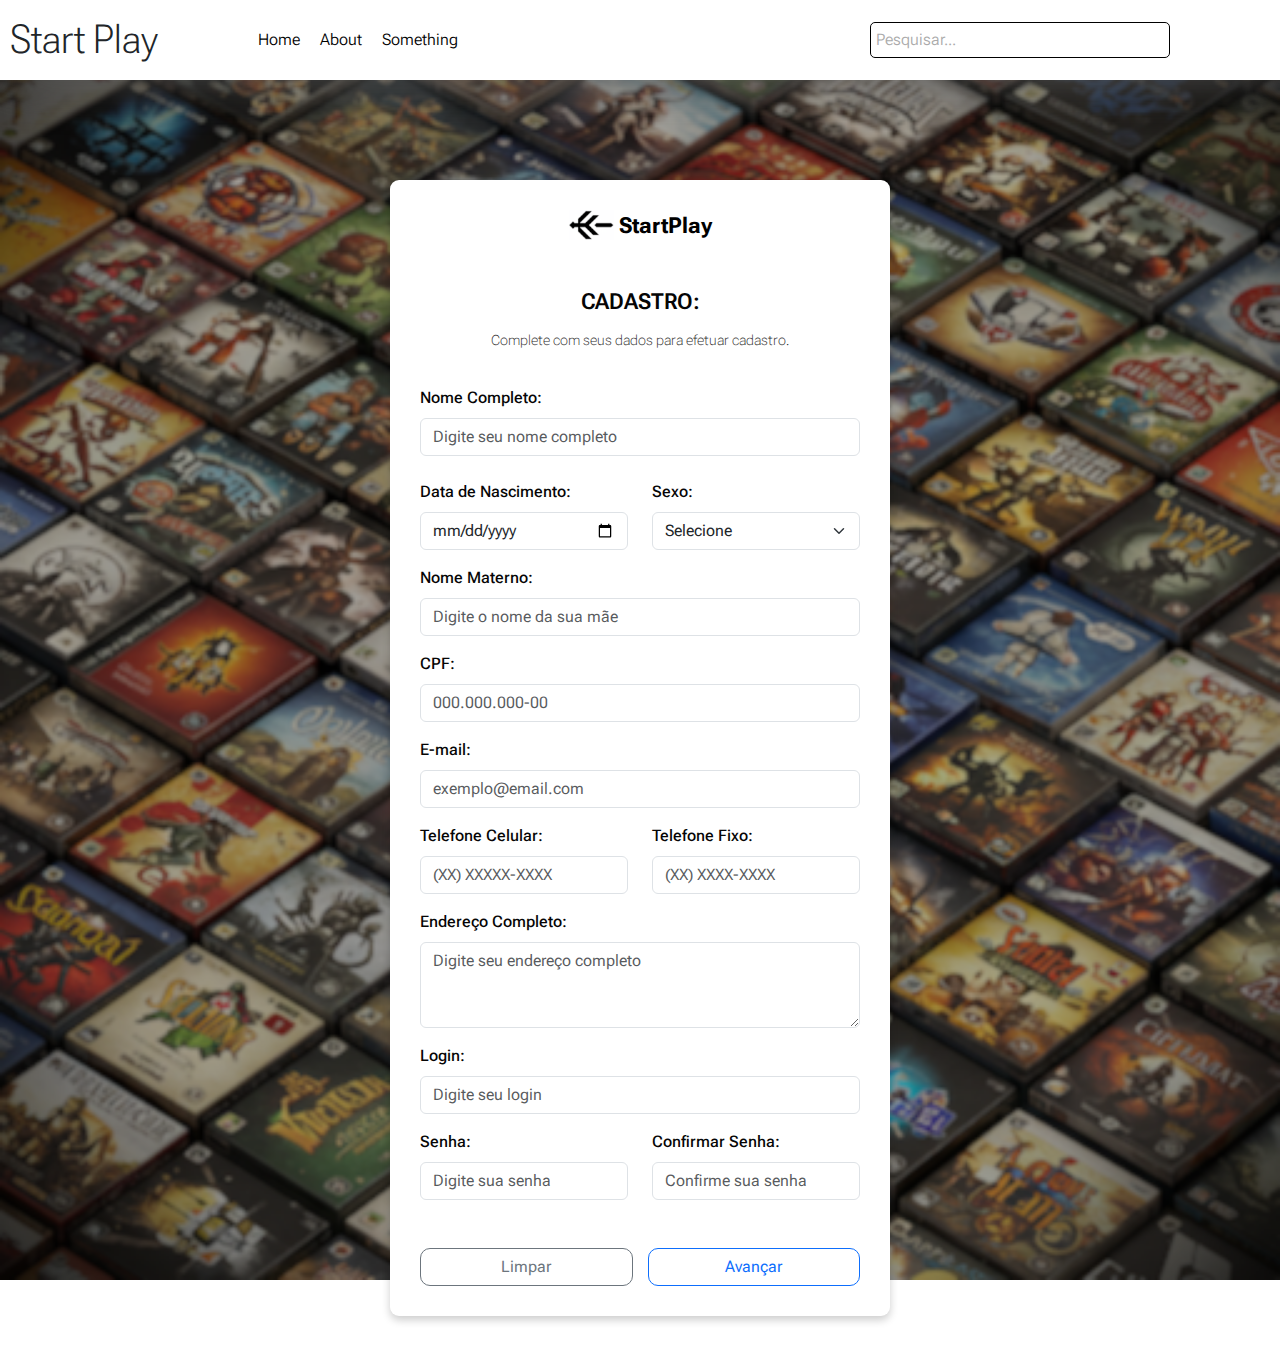
==== html_css/cadastro.html @ 2b900c88 "Mudando nome do CSS" ====
<!DOCTYPE html>
<html lang="pt-br">
<head>
    <meta charset="UTF-8">
    <meta name="viewport" content="width=device-width, initial-scale=1.0">
    <title>Cadastro Starplay</title>
    <link href="https://cdn.jsdelivr.net/npm/bootstrap@5.3.3/dist/css/bootstrap.min.css" rel="stylesheet">
    <link rel="stylesheet" href="style.css">
    <link rel="stylesheet" href="formulario.css">
</head>
<body id="cadastro">
    <header>
        <h1>Start Play</h1>
        <a href="#"></a>
        <nav>
            <a href="#">Home</a>
            <a href="#">About</a>
            <a href="#">Something</a>
        </nav>
        <form class="search-bar">
            <input type="text" placeholder="Pesquisar..." />
            <button type="submit" aria-label="Pesquisar"></button>
        </form>
    </header>

    <!-- Formulário abaixo do cabeçalho -->
    <div class="container">
        <!-- Cabeçalho do formulário -->
        <div class="form-header">
            <div class="form-header-top">
                <img src="img/logo-pp2.png" alt="Logo Startplay">
                <h1>StartPlay</h1>
            </div>
            <div class="form-header2">
                <h2>CADASTRO:</h2>
                <p>Complete com seus dados para efetuar cadastro.</p>
            </div>
        </div>

        <!-- Formulário -->
        <form action="processar_cadastro.php" method="POST">
            <!-- Nome Completo -->
            <div class="mb-4">
                <label for="nome_completo" class="form-label">Nome Completo:</label>
                <input type="text" id="nome_completo" name="nome_completo" class="form-control" placeholder="Digite seu nome completo" required>
            </div>

            <!-- Data de Nascimento e Sexo -->
            <div class="row">
                <div class="col-md-6 mb-3">
                    <label for="data_nascimento" class="form-label">Data de Nascimento:</label>
                    <input type="date" id="data_nascimento" name="data_nascimento" class="form-control" required>
                </div>
                <div class="col-md-6 mb-3">
                    <label for="sexo" class="form-label">Sexo:</label>
                    <select id="sexo" name="sexo" class="form-select" required>
                        <option value="">Selecione</option>
                        <option value="masculino">Masculino</option>
                        <option value="feminino">Feminino</option>
                    </select>
                </div>
            </div>

            <!-- Nome Materno -->
            <div class="mb-3">
                <label for="nome_materno" class="form-label">Nome Materno:</label>
                <input type="text" id="nome_materno" name="nome_materno" class="form-control" placeholder="Digite o nome da sua mãe" required>
            </div>

            <!-- CPF -->
            <div class="mb-3">
                <label for="cpf" class="form-label">CPF:</label>
                <input type="text" id="cpf" name="cpf" class="form-control" maxlength="14" placeholder="000.000.000-00" required>
            </div>

            <!-- E-mail -->
            <div class="mb-3">
                <label for="email" class="form-label">E-mail:</label>
                <input type="email" id="email" name="email" class="form-control" placeholder="exemplo@email.com" required>
            </div>

            <!-- Telefones -->
            <div class="row">
                <div class="col-md-6 mb-3">
                    <label for="telefone_celular" class="form-label">Telefone Celular:</label>
                    <input type="tel" id="telefone_celular" name="telefone_celular" class="form-control" maxlength="17" placeholder="(XX) XXXXX-XXXX" required>
                </div>
                <div class="col-md-6 mb-3">
                    <label for="telefone_fixo" class="form-label">Telefone Fixo:</label>
                    <input type="tel" id="telefone_fixo" name="telefone_fixo" class="form-control" maxlength="17" placeholder="(XX) XXXX-XXXX">
                </div>
            </div>

            <!-- Endereço Completo -->
            <div class="mb-3">
                <label for="endereco_completo" class="form-label">Endereço Completo:</label>
                <textarea id="endereco_completo" name="endereco_completo" class="form-control" rows="3" placeholder="Digite seu endereço completo" required></textarea>
            </div>

            <!-- Login -->
            <div class="mb-3">
                <label for="login" class="form-label">Login:</label>
                <input type="text" id="login" name="login" class="form-control" placeholder="Digite seu login" required>
            </div>

            <!-- Senhas -->
            <div class="row">
                <div class="col-md-6 mb-3">
                    <label for="senha" class="form-label">Senha:</label>
                    <input type="password" id="senha" name="senha" class="form-control" placeholder="Digite sua senha" required>
                </div>
                <div class="col-md-6 mb-3">
                    <label for="confirmar_senha" class="form-label">Confirmar Senha:</label>
                    <input type="password" id="confirmar_senha" name="confirmar_senha" class="form-control" placeholder="Confirme sua senha" required>
                </div>
            </div>

            <!-- Botões -->
            <div class="form-actions mt-4">
                <button type="reset" class="btn btn-outline-secondary w-100 mt-2">Limpar</button>
                <button type="submit" class="btn btn-outline-primary w-100 mt-2">Avançar</button>
            </div>
        </form>
    </div>

    <script src="https://cdn.jsdelivr.net/npm/bootstrap@5.3.3/dist/js/bootstrap.bundle.min.js">
        function mascaraTelefone(telefone) {
            telefone.value = telefone.value.replace(/\D/g, '');
            telefone.value = telefone.value.replace(/^(\d{2})(\d)/g, '($1) $2');
            telefone.value = telefone.value.replace(/(\d)(\d{4})$/, '$1-$2');
        }

        function mascaraCpf(cpf) {
            cpf.value = cpf.value.replace(/\D/g, '');
            cpf.value = cpf.value.replace(/(\d{3})(\d)/, '$1.$2');
            cpf.value = cpf.value.replace(/(\d{3})(\d)/, '$1.$2');
            cpf.value = cpf.value.replace(/(\d{3})(\d{2})$/, '$1-$2');
        }

        document.getElementById('telefone_celular').addEventListener('input', function() {
            mascaraTelefone(this);
        });

        document.getElementById('telefone_fixo').addEventListener('input', function() {
            mascaraTelefone(this);
        });

        document.getElementById('cpf').addEventListener('input', function() {
            mascaraCpf(this);
        });
    </script>
</body>
</html>
---- html_css/style.css ----
@charset "UTF-8";
@import url('https://fonts.googleapis.com/css2?family=Roboto+Flex:opsz,wght@8..144,100..1000&display=swap');

/* Reset Básico */
* {
    margin: 0;
    padding: 0;
}

#index{
    background-color: #ffffff; /* Cor de fundo */
}

/* Cabeçalho */
header {
    display: flex; /* Alinha elementos em linha */
    align-items: center; /* Centraliza verticalmente */
    padding: 10px; /* Espaçamento interno */
    background-color: #ffffff; /* Cor do fundo */
    height: 80px; /* Altura fixa */
    box-shadow: 0px -5px 50px rgb(91, 91, 91); /* Sombra no cabeçalho */
    gap: 50px; /* Espaçamento entre os elementos */
}

header h1 {
    font-family: "Roboto Flex", sans-serif; /* Fonte principal */
    font-weight: 300;
    margin: 0; /* Remove margens padrão */
}

/* Navegação */
nav {
    display: flex; /* Alinha links em linha */
    gap: 20px; /* Espaçamento entre os links */
}

a {
    position: relative;
    color: black; /* Cor dos links */
    text-decoration: none; /* Remove o sublinhado */
    font-family: "Roboto Flex", sans-serif;
    font-weight: 300;
}

a::after {
    content: ""; /* Linha decorativa abaixo do link */
    position: absolute;
    left: 0;
    bottom: -2px;
    width: 0; /* Largura inicial */
    height: 2px;
    background-color: lightgray;
    transition: width 0.3s ease; /* Animação suave */
}

a:hover::after {
    width: 100%; /* Expande a linha ao passar o mouse */
}
/*Barra de pesquisa no header*/

.search-bar {
    display: flex;
    align-items: center;
    gap: 5px;
    border: 1px solid rgb(0, 0, 0);
    border-radius: 5px;
    padding: 5px;
    background-color: #ffffff;
    margin-left: auto;
    margin-right: 100px;
    box-sizing: border-box;
    max-width: 300px;
    width: 100%;
}

.search-bar input {
    border: none;
    outline: none;
    font-family: "Roboto Flex", sans-serif;
    font-weight: 300;
    font-size: 16px;
    background-color: transparent;
    width: 100%;
}

.search-bar button {
    border: none;
    background: none;
    cursor: pointer;
    font-size: 16px;
}

@media (max-width: 768px) {
    .search-bar {
        margin-right: 20px; /* Reduz margem em telas menores */
        max-width: 90%; /* Limita a largura a 90% do container pai */
    }
}

@media (max-width: 480px) {
    .search-bar {
        margin: 0 10px; /* Adiciona margens laterais proporcionais */
        max-width: 100%; /* Ocupa toda a largura disponível */
    }

    .search-bar input {
        font-size: 14px; /* Ajusta o tamanho do texto para telas menores */
    }

    .search-bar button {
        font-size: 14px; /* Mantém consistência no design */
    }
}

/* Carrossel */

/* Indicadores do Carrossel */
.carousel-indicators {
    position: relative;
    display: flex; /* Indicadores alinhados em linha */
    justify-content: center; /* Centralização horizontal */
    margin-top: 35px; /* Espaçamento acima */
    margin-bottom: 25px; /* Espaçamento abaixo */
}

.carousel-indicators [data-bs-target] {
    background-color: rgba(0, 0, 0, 0.45); /* Fundo semitransparente */
    width: 6px;
    height: 6px;
}

.carousel-indicators button {
    border: none; /* Remove bordas */
    border-radius: 50%; /* Borda circular */
}

.carousel-indicators button.active {
    background-color: #000; /* Indicador ativo */
}
/*Centralizando Carrosel*/
#carouselExampleCaptions{
    max-width: 1150px; /* Largura máxima */
    margin: 0 auto; /* Centraliza o carrossel */
}

/*Centralizando telas menores*/
@media (max-width: 1000px) {
    #carouselExampleCaptions {
        max-width: 97%; /* Largura máxima */
    }
}

/* Setas de Navegação */
.carousel-control-prev,
.carousel-control-next {
    position: absolute;
    top: 55%; /* Centraliza verticalmente */
    transform: translateY(-50%);
    width: 50px; /* Largura fixa */
}

.carousel-control-prev{
    left: 3px; /* Alinha à esquerda */
}

.carousel-control-next {
    right: 3px; /* Alinha à direita */
}

/* Legendas no Carrossel */
.custom-caption {
    position: absolute; /* Define o elemento como posicionado de forma absoluta */
    top: 50%; /* Centraliza no eixo vertical */
    left: 0; /* Alinha o elemento ao lado esquerdo (start-0) */
    transform: translateY(-60%); /* Ajusta o alinhamento central no eixo Y */
    text-align: left; /* Alinha o texto à esquerda */
    font-family: "Roboto Flex", sans-serif; /* Fonte principal */
    font-size: 15px; /* Tamanho fixo inicial */
    color: #fff; /* Texto branco */
    padding: 0px 0px 0px 50px; /* Espaçamento interno */
}

h5 {
    font-size: 25px; /* Tamanho fixo maior */
    font-weight: bold; /* Negrito */
}

strong {
    font-size: 17px; /* Tamanho médio fixo */
}

p {
    font-size: 14px; /* Texto fixo */
    margin: 15px 0; /* Espaçamento acima e abaixo */
}

.especificacoes {
     font-weight: 600; /* Texto em negrito */
      color: #ffffff; /* Texto branco */
}
    
.especificacoes:hover {
    color: #d4d2d2; /* Cor clara no hover */
}

/* Ajusta para telas menores com responsividade */
@media (max-width: 1000px) {
    .custom-caption {
        font-size: 1.5vw; /* Começa a ajustar dinamicamente */
        padding: 0px 0px 0px 50px; /* Espaçamento interno */
    }

    h5 {
        font-size: 2.2vw; /* Texto responsivo proporcional à largura da tela */
    }

    strong {
        font-size: 1.7vw;
    }

    p {
        font-size: 1.4vw;
        margin: 13px 0; /* Espaçamento acima e abaixo */
    }
}

@media (max-width: 600px) {
.custom-caption {
    font-size: 1.5vw; /* Começa a ajustar dinamicamente */
    padding: 0px 0px 0px 45px; /* Espaçamento interno */
}

h5 {
     font-size: 2.1vw; /* Texto responsivo proporcional à largura da tela */
}

strong {
    font-size: 1.6vw;
}

p {
    font-size: 1.5vw;
    margin: 10px 0; /* Espaçamento acima e abaixo */
}
}

/* SESSÃO 2 */

/* Imagens */
.img-fluid {
    border-radius: 5px; /* Adiciona bordas arredondadas */
    margin-top: 10px; /* Espaçamento acima */
    box-shadow: 3px 5px 8px rgba(0, 0, 0, 0.445); /* Sombra suave */
  }

/*Fonte Título*/
.card-title{
    font-family: "Roboto Flex", sans-serif; /* Fonte principal */
    font-weight: 700; /* Peso da fonte */
    font-size: 1.6em; /* Tamanho da fonte */
}

.card-text{
    font-size: 1.1em;
}

.custom-card{
    border-radius: 10px; /* Borda arredondada */
    transform: scale(0.8); /* Reduz o tamanho do card */
    box-shadow: 3px 4px 10px rgba(0, 0, 0, 0.274); /* Sombra suave */
}
.card {
    transition: transform 0.3s ease, box-shadow 0.3s ease; /* Efeito suave */
}
.card:hover {
    transform: scale(0.9); /* Aumenta levemente o tamanho do card */
    box-shadow: 4px 6px 6px rgba(0, 0, 0, 0.226); /* Adiciona sombra */
}

/*  PROPRIEDADES BOTÃO*/
.btn-sm{
    font-family: "Roboto Flex", sans-serif; /* Fonte principal */
    font-weight: 600; /* Peso da fonte */
    font-size: 1.1em;/* Tamanho da fonte */
    margin: 10px 10px; /* Espaçamento interno */
    box-shadow:  3px 5px 8px rgba(0, 0, 0, 0.445); /* Sombra suave */
}

@media (max-width: 768px) {
    .custom-card{
        transform: scale(0.7); /* Reduz o tamanho do card */
        
    }
}
---- html_css/formulario.css ----
@charset "UTF-8";
@import url('https://fonts.googleapis.com/css2?family=Roboto+Flex:opsz,wght@8..144,100..1000&display=swap');

/* Reset Básico */
* {
    margin: 0;
    padding: 0;
}

/* Estilo do formulário de cadastro */
#cadastro{
    background-image: url(img/fundo_cadastro1.png); /* Substitua pelo caminho correto */
    background-size: cover; /* Cobre toda a tela */
    background-repeat: no-repeat;
    background-attachment: fixed;
}

/* Contêiner principal */
.container {
    background-color: white; /* Cor de fundo do formulário */
    border-radius: 9px;
    padding: 30px;
    max-width: 500px;
    margin-top: 100px;
    margin-bottom: 50px;
    box-shadow: 0 4px 8px rgba(0, 0, 0, 0.2); /* Sombra para destaque */
    color: #050505; /* Cor do texto */
    font-weight: 500;
    font-family: 'Roboto Flex', sans-serif; /* Fonte do formulário */
}

@media(min-width: 500px){
    .container {
        width: 90%; /* Largura responsiva para telas menores */
    }
}

/* Cabeçalho do formulário */
.form-header {
    text-align: center; /* Centraliza o conteúdo */
    margin-bottom: 25px;
}

.form-header-top {
    display: flex;
    align-items: center; /* Alinha verticalmente ao centro */
    justify-content: center; /* Centraliza horizontalmente */
    gap: 5px; /* Espaçamento entre a imagem e o texto */
    margin-bottom: 40px; 
}

.form-header img {
    margin-bottom: 8px;
    max-width: 45px; /* Tamanho da logo */
    height: auto;
}

.form-header h1 {
    font-size: 1.4em;
    font-family: "Roboto Flex", sans-serif; /* Fonte do título */
    font-weight: 700; /* Peso da fonte */
    color: #000000;
}

.form-header2 {
    text-align: center; /* Centraliza o texto */
    margin-bottom: 35px;
}

.form-header2 h2{
    font-family: "Roboto Flex", sans-serif; /* Fonte do subtítulo */
    font-size: 1.4em; /* Tamanho da fonte */
    font-weight: 600; /* Peso da fonte */
}

.form-header2 p{
    font-family: "Roboto Flex", sans-serif; /* Fonte do subtítulo */
    font-size: 0.9em; /* Tamanho da fonte */
    font-weight: lighter; /* Peso da fonte */
    color: #1f1e1e;
}

input::placeholder, textarea::placeholder {
    color: #aaa; /* Placeholder com cor suave */
}

.btn {
    border-radius: 10px;
}

/* Botões de ação */
.form-actions {
    display: flex;
    justify-content: space-between;
    gap: 15px;
}
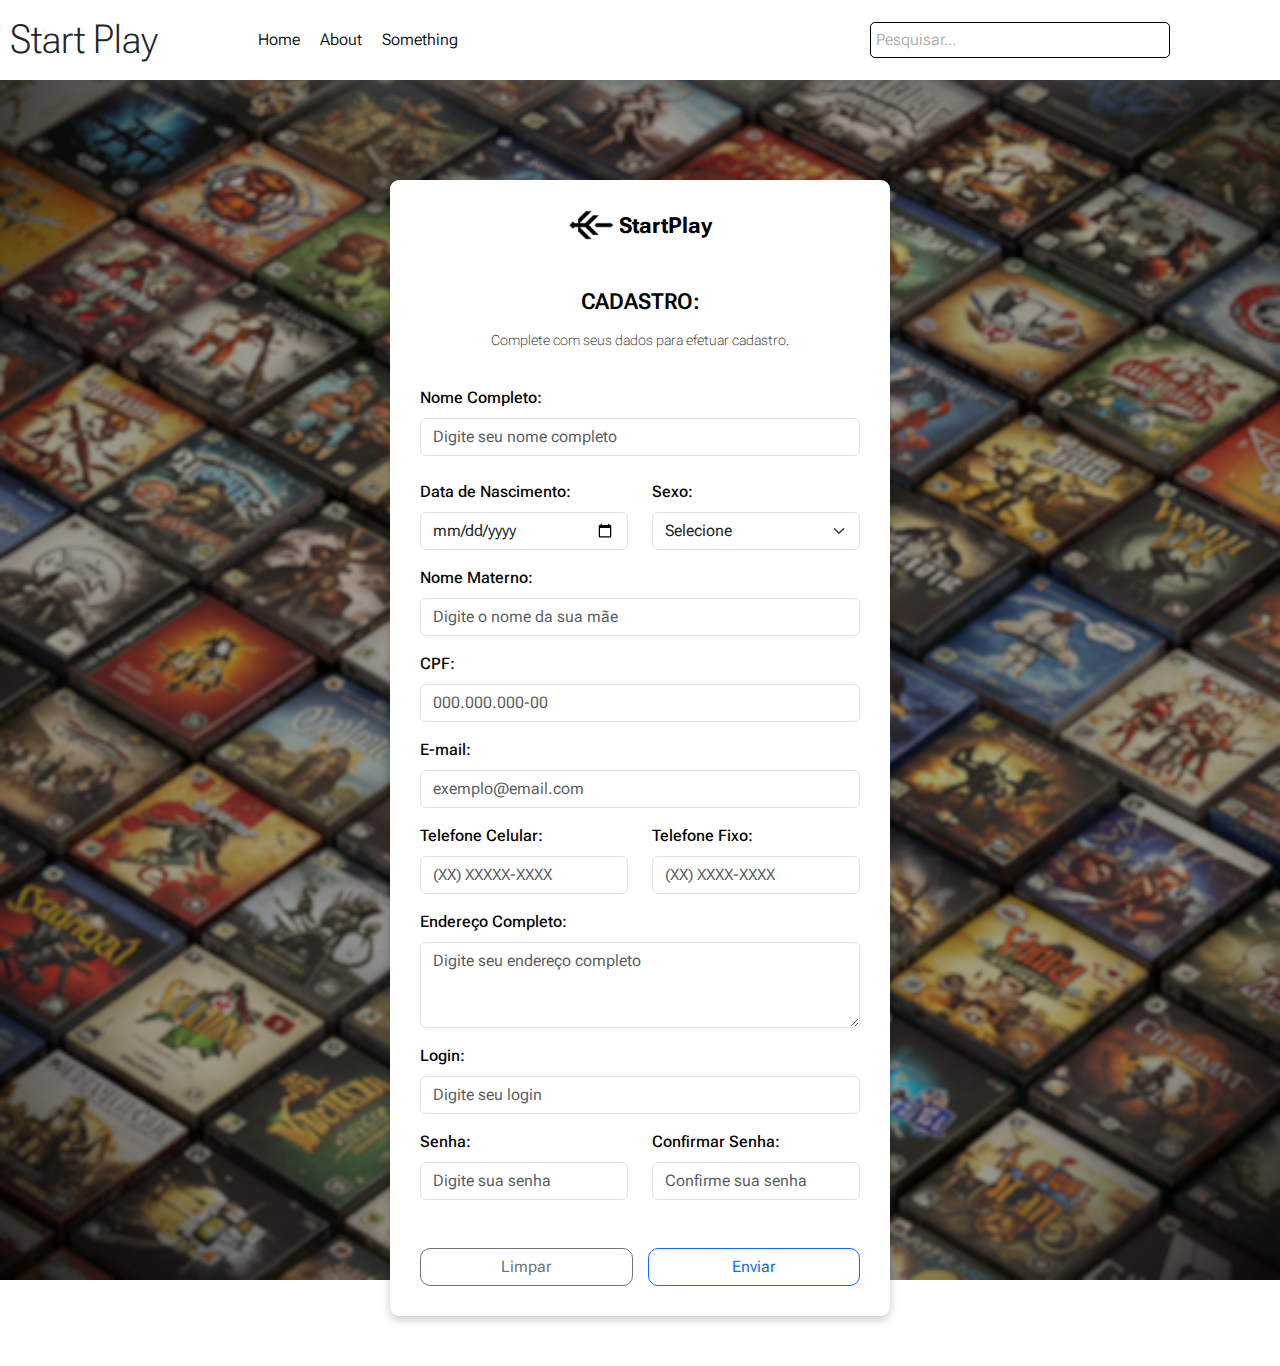
==== commit a6f47851: "Botão" ====
--- a/html_css/cadastro.html
+++ b/html_css/cadastro.html
@@ -118,7 +118,7 @@
             <!-- Botões -->
             <div class="form-actions mt-4">
                 <button type="reset" class="btn btn-outline-secondary w-100 mt-2">Limpar</button>
-                <button type="submit" class="btn btn-outline-primary w-100 mt-2">Avançar</button>
+                <button type="submit" class="btn btn-outline-primary w-100 mt-2">Enviar</button>
             </div>
         </form>
     </div>
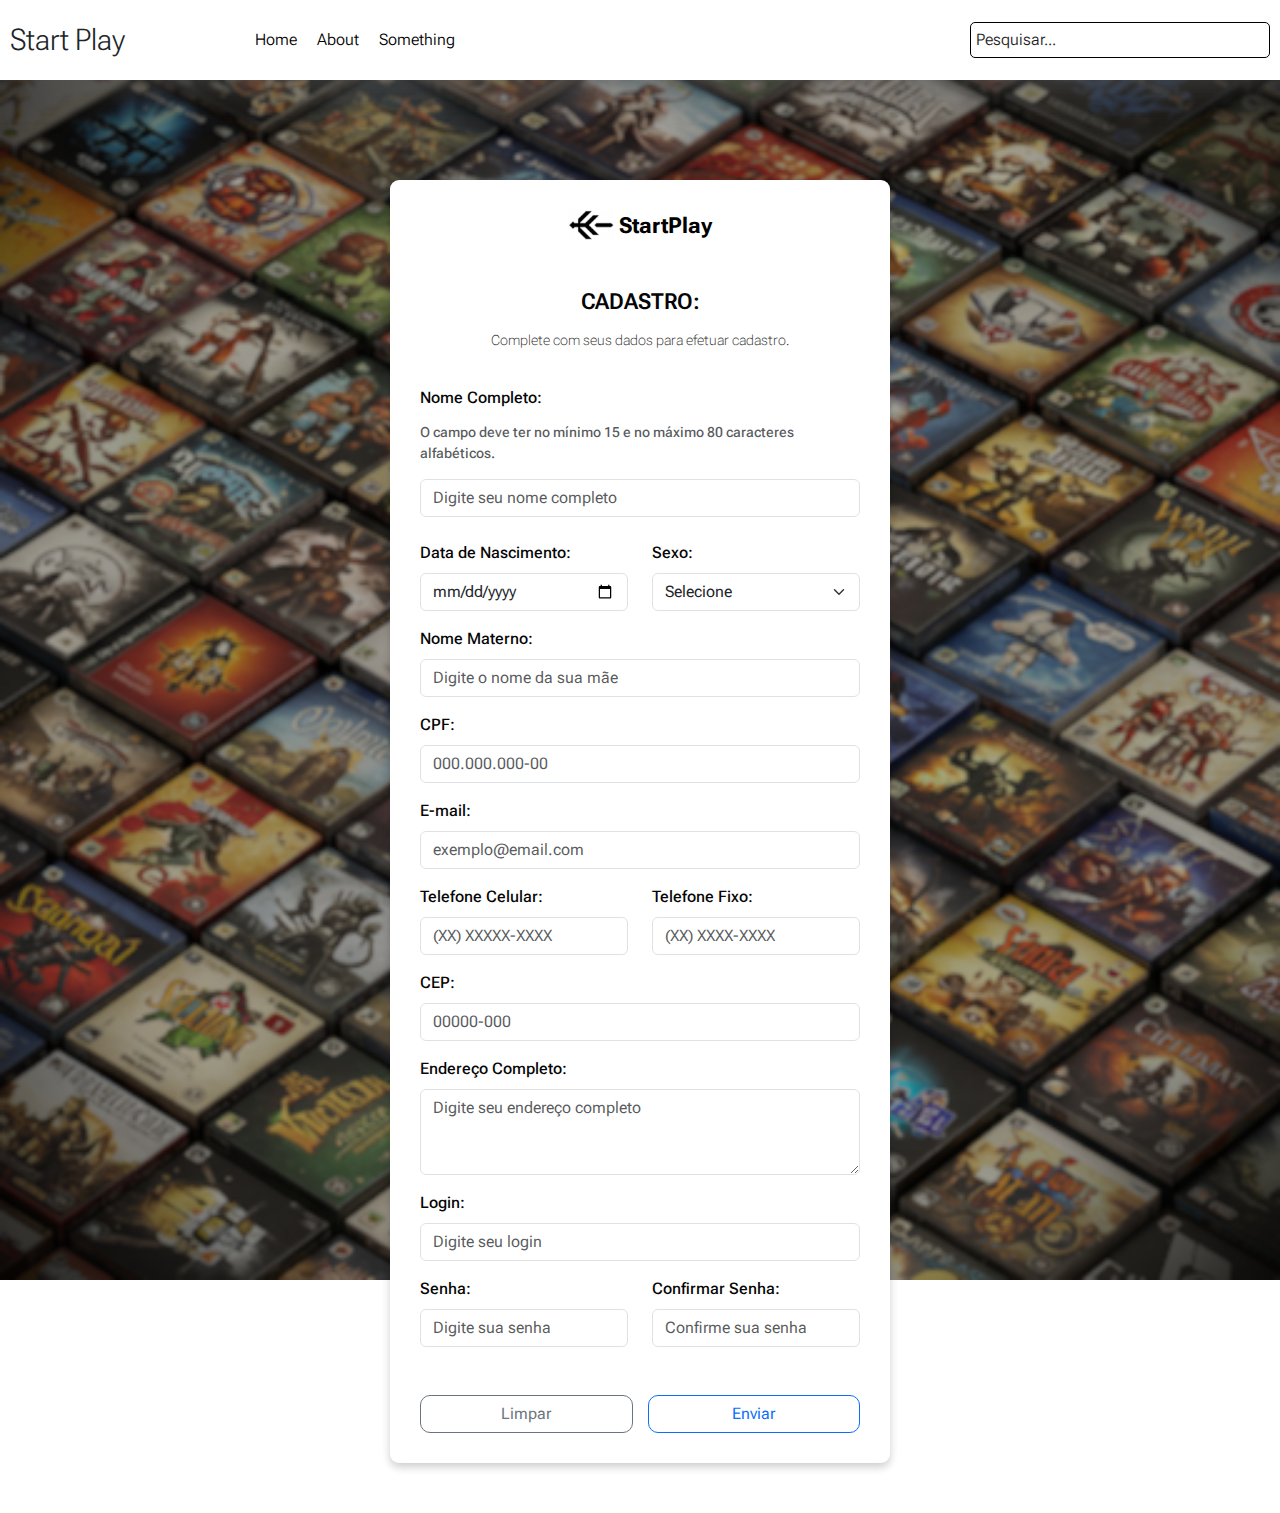
==== commit ef744921: "Adicionando parágrafo" ====
--- a/html_css/cadastro.html
+++ b/html_css/cadastro.html
@@ -42,6 +42,7 @@
             <!-- Nome Completo -->
             <div class="mb-4">
                 <label for="nome_completo" class="form-label">Nome Completo:</label>
+                <p class="form-text">O campo deve ter no mínimo 15 e no máximo 80 caracteres alfabéticos.</p>
                 <input type="text" id="nome_completo" name="nome_completo" class="form-control" placeholder="Digite seu nome completo" required>
             </div>
 
@@ -89,6 +90,12 @@
                     <label for="telefone_fixo" class="form-label">Telefone Fixo:</label>
                     <input type="tel" id="telefone_fixo" name="telefone_fixo" class="form-control" maxlength="17" placeholder="(XX) XXXX-XXXX">
                 </div>
+
+            </div>
+            <!-- CEP -->
+            <div class="mb-3">
+                <label for="cep" class="form-label">CEP:</label>
+                 <input type="text" id="cep" name="cep" class="form-control" maxlength="9" placeholder="00000-000" required>
             </div>
 
             <!-- Endereço Completo -->
--- a/html_css/style.css
+++ b/html_css/style.css
@@ -15,6 +15,8 @@
 header {
     display: flex; /* Alinha elementos em linha */
     align-items: center; /* Centraliza verticalmente */
+    flex-wrap: wrap;
+    justify-content: space-between; /* Espaçamento dinâmico */
     padding: 10px; /* Espaçamento interno */
     background-color: #ffffff; /* Cor do fundo */
     height: 80px; /* Altura fixa */
@@ -26,7 +28,9 @@
     font-family: "Roboto Flex", sans-serif; /* Fonte principal */
     font-weight: 300;
     margin: 0; /* Remove margens padrão */
-}
+    font-size: 30px;
+}
+
 
 /* Navegação */
 nav {
@@ -56,6 +60,7 @@
 a:hover::after {
     width: 100%; /* Expande a linha ao passar o mouse */
 }
+
 /*Barra de pesquisa no header*/
 
 .search-bar {
@@ -66,8 +71,7 @@
     border-radius: 5px;
     padding: 5px;
     background-color: #ffffff;
-    margin-left: auto;
-    margin-right: 100px;
+    margin-left: 450px; /* Centraliza dinamicamente */
     box-sizing: border-box;
     max-width: 300px;
     width: 100%;
@@ -90,25 +94,77 @@
     font-size: 16px;
 }
 
+
+/*Botões de login e cadastro no header*/
+
+.auth-buttons {
+    display: flex;
+    gap: 15px; /* Espaçamento entre os botões */
+    margin-left: auto; /* Alinha para o lado direito */
+}
+
+.auth-buttons button {
+    padding: 10px 20px; /* Espaçamento interno do botão */
+    border: none;
+    background-color: #313131; /* Cor principal */
+    color: white;
+    font-family: "Roboto Flex", sans-serif;
+    font-size: 16px;
+    font-weight: 300;
+    cursor: pointer;
+    border-radius: 5px; /* Bordas arredondadas */
+    transition: background-color 0.3s ease;
+}
+
+.auth-buttons button:hover {
+    background-color: #000000; /* Cor ao passar o mouse */
+}
+
 @media (max-width: 768px) {
+    header {
+        display: flex;
+        justify-content: space-between; /* Espaço entre os elementos */
+        align-items: center; /* Alinha verticalmente os elementos */
+        padding: 10px;
+        background-color: #ffffff;
+        box-shadow: 0px -5px 50px rgb(91, 91, 91);
+        gap: 15px;
+        position: relative; 
+    }
+
     .search-bar {
-        margin-right: 20px; /* Reduz margem em telas menores */
-        max-width: 90%; /* Limita a largura a 90% do container pai */
-    }
-}
-
+        order: 2;
+        width: 90%; /* Barra mais larga */
+        margin: 10px auto; /* Centraliza */
+        margin-top: 15px;
+    }
+
+    .auth-buttons {
+        order: 1;
+        justify-content: center; /* Alinha os botões ao centro */
+        margin-top: 10px; /* Espaçamento superior */
+    }
+}
+
+/* Responsividade para Telas Pequenas (Celulares) */
 @media (max-width: 480px) {
+    header {
+        flex-direction: column; /* Empilha elementos verticalmente */
+        gap: 15px; /* Espaço maior entre os elementos */
+    }
+
     .search-bar {
-        margin: 0 10px; /* Adiciona margens laterais proporcionais */
-        max-width: 100%; /* Ocupa toda a largura disponível */
-    }
-
-    .search-bar input {
-        font-size: 14px; /* Ajusta o tamanho do texto para telas menores */
-    }
-
-    .search-bar button {
-        font-size: 14px; /* Mantém consistência no design */
+        width: 100%; /* Ocupa toda a largura */
+    }
+
+    .auth-buttons {
+        flex-direction: column; /* Empilha os botões */
+        gap: 10px; /* Reduz o espaço entre os botões */
+    }
+
+    .auth-buttons button {
+        width: 100%; /* Botões ocupam toda a largura */
+        text-align: center;
     }
 }
 
@@ -147,6 +203,12 @@
 @media (max-width: 1000px) {
     #carouselExampleCaptions {
         max-width: 97%; /* Largura máxima */
+    }
+}
+
+@media (max-width: 768px){
+    .carousel-indicators {
+        margin-top: 60px;
     }
 }
 
--- a/html_css/formulario.css
+++ b/html_css/formulario.css
@@ -81,7 +81,7 @@
 }
 
 input::placeholder, textarea::placeholder {
-    color: #aaa; /* Placeholder com cor suave */
+    color: #1f1e1e; /* Placeholder com cor suave */
 }
 
 .btn {
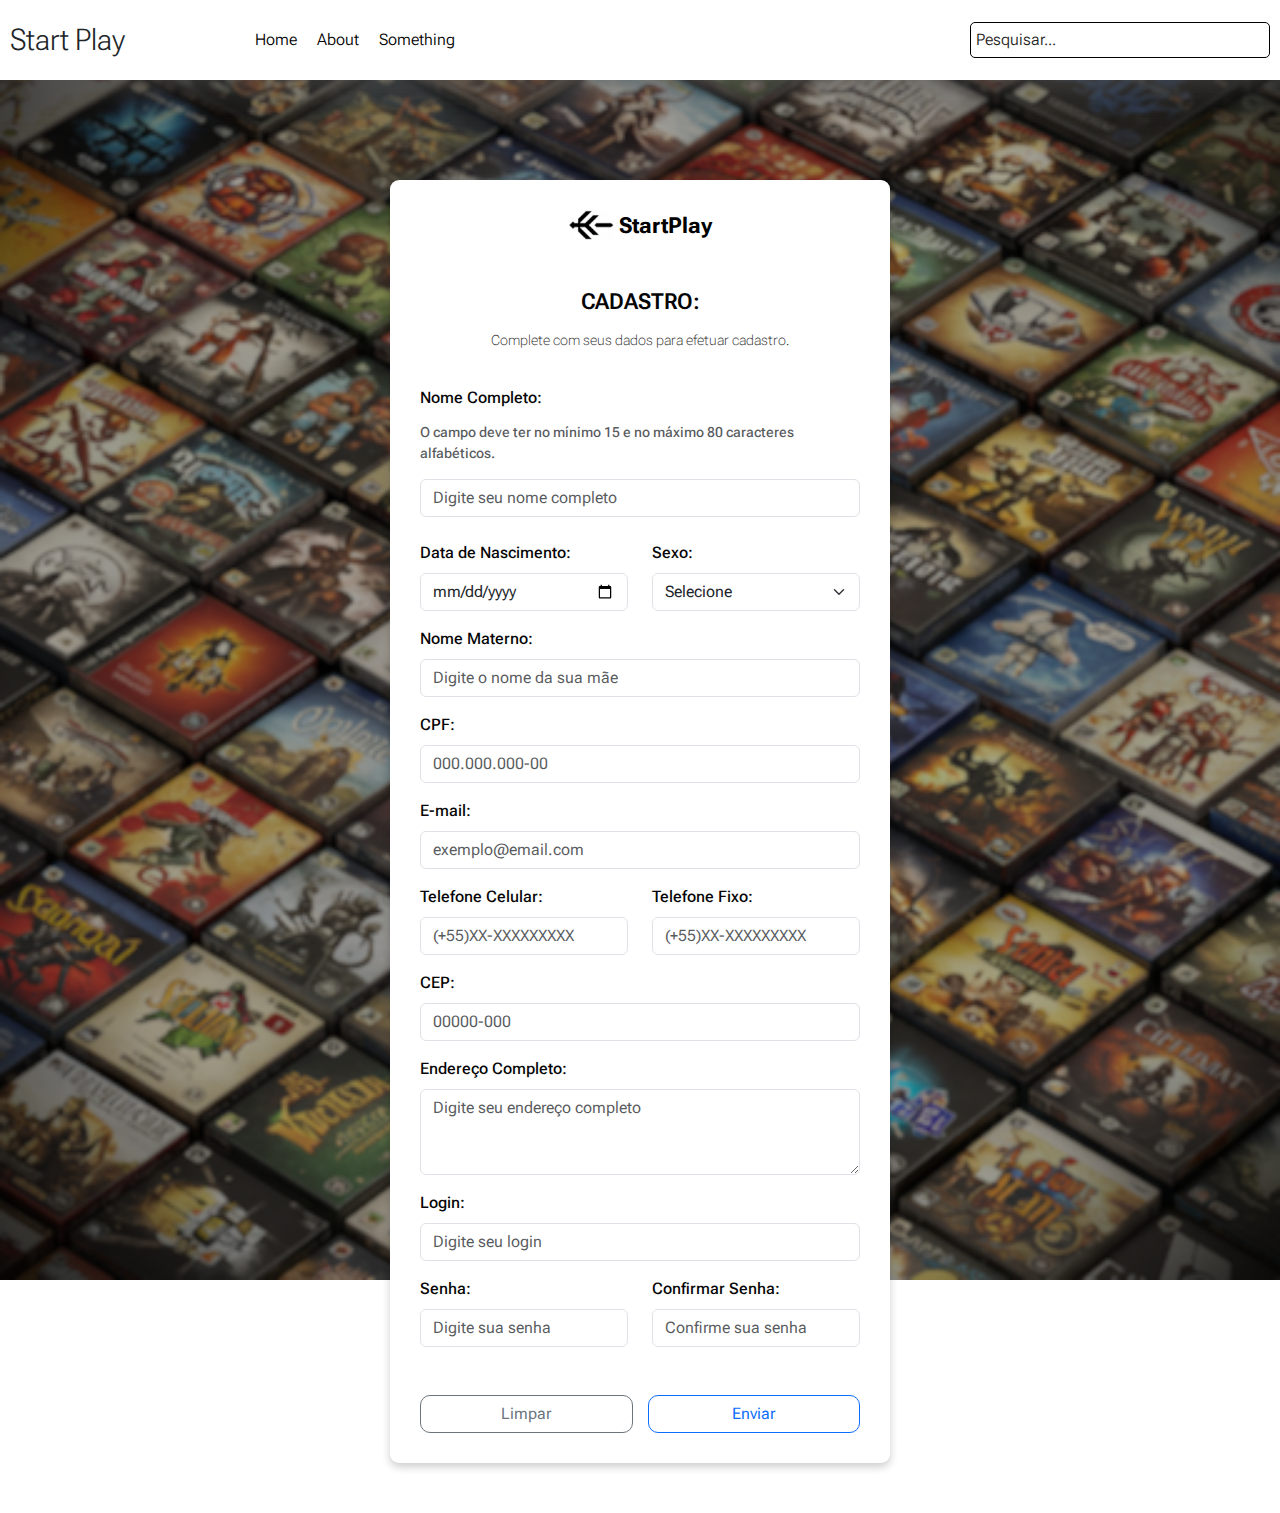
==== commit a1035bf5: "Ajeitando tel e cel" ====
--- a/html_css/cadastro.html
+++ b/html_css/cadastro.html
@@ -84,11 +84,11 @@
             <div class="row">
                 <div class="col-md-6 mb-3">
                     <label for="telefone_celular" class="form-label">Telefone Celular:</label>
-                    <input type="tel" id="telefone_celular" name="telefone_celular" class="form-control" maxlength="17" placeholder="(XX) XXXXX-XXXX" required>
+                    <input type="tel" id="telefone_celular" name="telefone_celular" class="form-control" maxlength="16" placeholder="(+55)XX-XXXXXXXXX" required>
                 </div>
                 <div class="col-md-6 mb-3">
                     <label for="telefone_fixo" class="form-label">Telefone Fixo:</label>
-                    <input type="tel" id="telefone_fixo" name="telefone_fixo" class="form-control" maxlength="17" placeholder="(XX) XXXX-XXXX">
+                    <input type="tel" id="telefone_fixo" name="telefone_fixo" class="form-control" maxlength="16" placeholder="(+55)XX-XXXXXXXXX" required>
                 </div>
 
             </div>
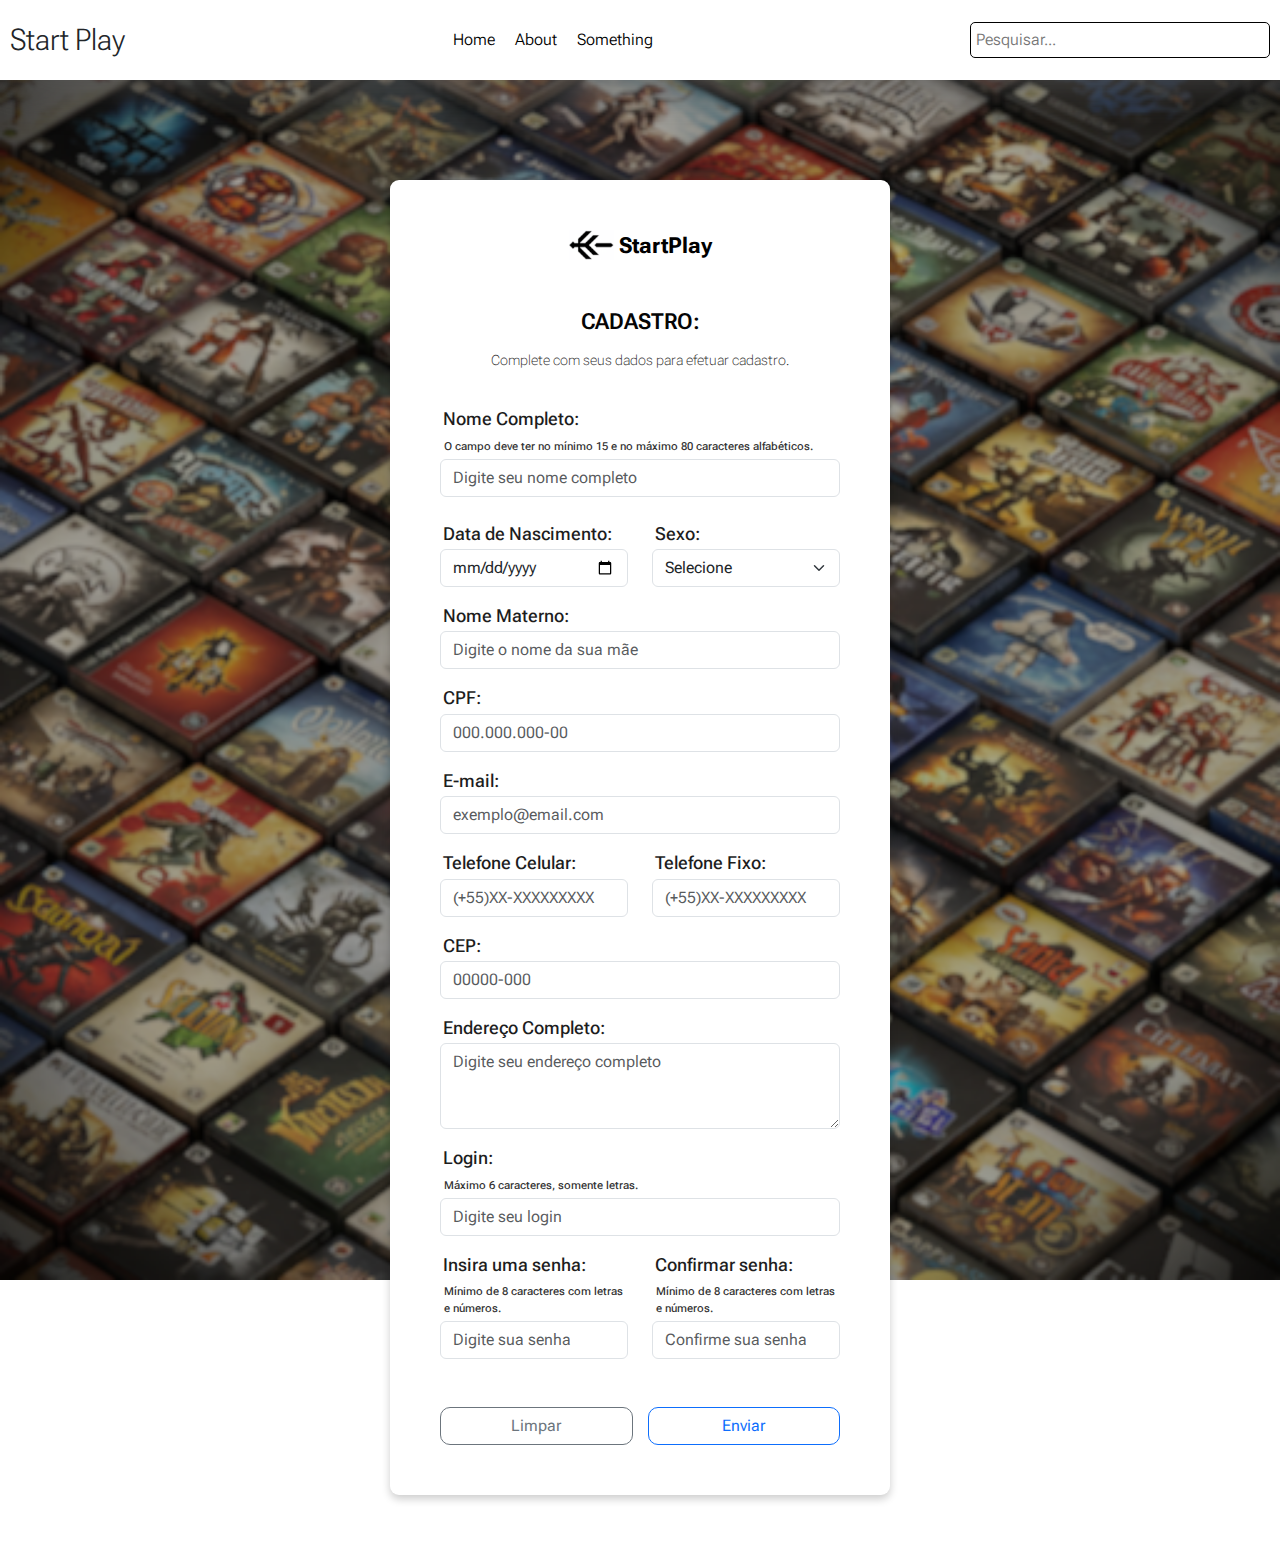
==== commit ae0cea9e: "Cadastro e Login" ====
--- a/html_css/cadastro.html
+++ b/html_css/cadastro.html
@@ -9,11 +9,12 @@
     <link rel="stylesheet" href="formulario.css">
 </head>
 <body id="cadastro">
+    <!-- Cabeçalho -->
     <header>
         <h1>Start Play</h1>
         <a href="#"></a>
         <nav>
-            <a href="#">Home</a>
+            <a href="index.html">Home</a>
             <a href="#">About</a>
             <a href="#">Something</a>
         </nav>
@@ -23,7 +24,7 @@
         </form>
     </header>
 
-    <!-- Formulário abaixo do cabeçalho -->
+    <!-- Formulário -->
     <div class="container">
         <!-- Cabeçalho do formulário -->
         <div class="form-header">
@@ -37,8 +38,8 @@
             </div>
         </div>
 
-        <!-- Formulário -->
-        <form action="processar_cadastro.php" method="POST">
+        <!-- Formulário de cadastro -->
+        <form action="processar_cadastro.php" method="POST" id="cadastro-form">
             <!-- Nome Completo -->
             <div class="mb-4">
                 <label for="nome_completo" class="form-label">Nome Completo:</label>
@@ -90,12 +91,12 @@
                     <label for="telefone_fixo" class="form-label">Telefone Fixo:</label>
                     <input type="tel" id="telefone_fixo" name="telefone_fixo" class="form-control" maxlength="16" placeholder="(+55)XX-XXXXXXXXX" required>
                 </div>
-
-            </div>
+            </div>
+
             <!-- CEP -->
             <div class="mb-3">
                 <label for="cep" class="form-label">CEP:</label>
-                 <input type="text" id="cep" name="cep" class="form-control" maxlength="9" placeholder="00000-000" required>
+                <input type="text" id="cep" name="cep" class="form-control" maxlength="9" placeholder="00000-000" required>
             </div>
 
             <!-- Endereço Completo -->
@@ -107,17 +108,20 @@
             <!-- Login -->
             <div class="mb-3">
                 <label for="login" class="form-label">Login:</label>
+                <p class="form-text">Máximo 6 caracteres, somente letras.</p>
                 <input type="text" id="login" name="login" class="form-control" placeholder="Digite seu login" required>
             </div>
 
             <!-- Senhas -->
             <div class="row">
                 <div class="col-md-6 mb-3">
-                    <label for="senha" class="form-label">Senha:</label>
+                    <label for="senha" class="form-label">Insira uma senha:</label>
+                    <p class="form-text">Mínimo de 8 caracteres com letras e números.</p>
                     <input type="password" id="senha" name="senha" class="form-control" placeholder="Digite sua senha" required>
                 </div>
                 <div class="col-md-6 mb-3">
-                    <label for="confirmar_senha" class="form-label">Confirmar Senha:</label>
+                    <label for="confirmar_senha" class="form-label">Confirmar senha:</label>
+                    <p class="form-text">Mínimo de 8 caracteres com letras e números.</p>
                     <input type="password" id="confirmar_senha" name="confirmar_senha" class="form-control" placeholder="Confirme sua senha" required>
                 </div>
             </div>
@@ -128,33 +132,75 @@
                 <button type="submit" class="btn btn-outline-primary w-100 mt-2">Enviar</button>
             </div>
         </form>
+
+        <!-- Modal de Sucesso -->
+        <div class="modal fade" id="successModal" tabindex="-1" aria-labelledby="successModalLabel" aria-hidden="true">
+            <div class="modal-dialog modal-dialog-centered">
+                <div class="modal-content">
+                    <div class="modal-header">
+                        <h5 class="modal-title" id="successModalLabel">Cadastro realizado com sucesso!</h5>
+                        <button type="button" class="btn-close" data-bs-dismiss="modal" aria-label="Fechar"></button>
+                    </div>
+                    <div class="modal-body">
+                        Seus dados foram registrados com sucesso. Você será redirecionado para a página inicial.
+                    </div>
+                </div>
+            </div>
+        </div>
     </div>
 
-    <script src="https://cdn.jsdelivr.net/npm/bootstrap@5.3.3/dist/js/bootstrap.bundle.min.js">
-        function mascaraTelefone(telefone) {
-            telefone.value = telefone.value.replace(/\D/g, '');
-            telefone.value = telefone.value.replace(/^(\d{2})(\d)/g, '($1) $2');
-            telefone.value = telefone.value.replace(/(\d)(\d{4})$/, '$1-$2');
-        }
-
-        function mascaraCpf(cpf) {
-            cpf.value = cpf.value.replace(/\D/g, '');
-            cpf.value = cpf.value.replace(/(\d{3})(\d)/, '$1.$2');
-            cpf.value = cpf.value.replace(/(\d{3})(\d)/, '$1.$2');
-            cpf.value = cpf.value.replace(/(\d{3})(\d{2})$/, '$1-$2');
-        }
-
-        document.getElementById('telefone_celular').addEventListener('input', function() {
-            mascaraTelefone(this);
-        });
-
-        document.getElementById('telefone_fixo').addEventListener('input', function() {
-            mascaraTelefone(this);
-        });
-
-        document.getElementById('cpf').addEventListener('input', function() {
-            mascaraCpf(this);
+    <!-- Scripts -->
+    <script src="https://cdn.jsdelivr.net/npm/bootstrap@5.3.3/dist/js/bootstrap.bundle.min.js"></script>
+    <script>
+        document.getElementById('cadastro-form').addEventListener('submit', function(event) {
+            event.preventDefault();
+
+            let isValid = true;
+            const form = event.target;
+            const inputs = form.querySelectorAll('input, textarea, select');
+            let firstInvalidField = null;
+
+            // Validação do campo Login
+            const login = document.getElementById('login');
+            const loginRegex = /^[a-zA-Z]{6,}$/; // Somente letras, mínimo 6 caracteres
+            if (!loginRegex.test(login.value)) {
+                isValid = false;
+            }
+
+            // Validação do campo Senha
+            const senha = document.getElementById('senha');
+            const senhaRegex = /^(?=.*[a-zA-Z])(?=.*\d).{8,}$/; // Mínimo 8 caracteres, pelo menos 1 letra e 1 número
+            if (!senhaRegex.test(senha.value)) {
+                isValid = false;
+            }
+
+            // Validação do campo Confirmar Senha
+            const confirmarSenha = document.getElementById('confirmar_senha');
+            if (confirmarSenha.value !== senha.value) {
+                isValid = false;
+            }
+
+            // Validação geral dos campos
+            inputs.forEach(input => {
+                if (!input.checkValidity()) {
+                    isValid = false;
+                }
+            });
+
+            // Foco no primeiro campo inválido
+            if (!isValid && firstInvalidField) {
+                firstInvalidField.focus();
+                return;
+            }
+
+            // Exibe o modal de sucesso se tudo estiver válido
+            const modal = new bootstrap.Modal(document.getElementById('successModal'));
+            modal.show();
+
+            setTimeout(() => {
+                window.location.href = 'index.html';
+            }, 4000);
         });
     </script>
 </body>
-</html>
+</html>--- a/html_css/style.css
+++ b/html_css/style.css
@@ -13,15 +13,20 @@
 
 /* Cabeçalho */
 header {
-    display: flex; /* Alinha elementos em linha */
-    align-items: center; /* Centraliza verticalmente */
-    flex-wrap: wrap;
-    justify-content: space-between; /* Espaçamento dinâmico */
-    padding: 10px; /* Espaçamento interno */
-    background-color: #ffffff; /* Cor do fundo */
-    height: 80px; /* Altura fixa */
-    box-shadow: 0px -5px 50px rgb(91, 91, 91); /* Sombra no cabeçalho */
-    gap: 50px; /* Espaçamento entre os elementos */
+    display: flex; 
+    align-items: center;
+    flex-wrap: nowrap;
+    justify-content: space-between;
+    padding: 10px; 
+    background-color: #ffffff; 
+    height: 80px;
+    box-shadow: 0px -5px 50px rgb(91, 91, 91);
+    gap: 10px;
+}
+
+header img {
+    width: 50px;
+    margin: 0;
 }
 
 header h1 {
@@ -29,6 +34,7 @@
     font-weight: 300;
     margin: 0; /* Remove margens padrão */
     font-size: 30px;
+    flex-shrink: 0;
 }
 
 
@@ -36,6 +42,7 @@
 nav {
     display: flex; /* Alinha links em linha */
     gap: 20px; /* Espaçamento entre os links */
+    margin-left: auto;
 }
 
 a {
@@ -71,10 +78,11 @@
     border-radius: 5px;
     padding: 5px;
     background-color: #ffffff;
-    margin-left: 450px; /* Centraliza dinamicamente */
+    margin-left: auto;
     box-sizing: border-box;
     max-width: 300px;
     width: 100%;
+    flex-shrink: 0;
 }
 
 .search-bar input {
@@ -100,71 +108,114 @@
 .auth-buttons {
     display: flex;
     gap: 15px; /* Espaçamento entre os botões */
-    margin-left: auto; /* Alinha para o lado direito */
+    margin-left: auto;
 }
 
 .auth-buttons button {
-    padding: 10px 20px; /* Espaçamento interno do botão */
+    padding: 10px 20px; 
     border: none;
-    background-color: #313131; /* Cor principal */
+    background-color: #313131;
     color: white;
     font-family: "Roboto Flex", sans-serif;
     font-size: 16px;
     font-weight: 300;
     cursor: pointer;
-    border-radius: 5px; /* Bordas arredondadas */
+    border-radius: 5px;
     transition: background-color 0.3s ease;
 }
 
 .auth-buttons button:hover {
-    background-color: #000000; /* Cor ao passar o mouse */
-}
-
-@media (max-width: 768px) {
+    background-color: #000000;
+}
+
+@media (min-width: 481px) and (max-width: 765px) {
+    header {
+        flex-wrap: wrap;
+        justify-content: center;
+        height: auto;
+        padding: 15px;
+    }
+
+
+
+    nav {
+        gap: 10px;
+        margin-left: 0;
+        align-items: center;
+    }
+
+    .search-bar {
+        width: 100%; 
+        max-width: 500px; 
+        margin: 0 auto; 
+        margin-top: 10px; 
+        margin-bottom: 5px;
+    }
+
+    .auth-buttons {
+        gap: 10px;
+        margin-left: 0;
+        align-items: center;
+    }
+}
+
+/* Estilos para telas menores que 480px */
+@media (max-width: 480px) {
+    header img {
+        width: 40px;
+    }
+
+    header h1 {
+        font-size: 20px;
+    }
+
+    a {
+        font-size: 14px;
+    }
+
+    .search-bar input {
+        font-size: 14px;
+    }
+
+    .auth-buttons button {
+        font-size: 14px;
+        padding: 8px 15px;
+    }
+}
+
+@media (min-width: 758px) and (max-width: 1000px) {
     header {
         display: flex;
-        justify-content: space-between; /* Espaço entre os elementos */
-        align-items: center; /* Alinha verticalmente os elementos */
+        flex-wrap: wrap;
+        justify-content: center;
+        align-items: center;
+        gap: 20px; 
         padding: 10px;
-        background-color: #ffffff;
-        box-shadow: 0px -5px 50px rgb(91, 91, 91);
-        gap: 15px;
-        position: relative; 
+        height: auto;
+    }
+
+    nav {
+        order: 1;
+        margin: auto;
+    }
+
+    .auth-buttons {
+        width: auto;
+        display: flex;
+        justify-content: center;
+        gap: 15px; 
+        margin-bottom: 15px; 
+        order: 2;
+        margin: auto;
     }
 
     .search-bar {
-        order: 2;
-        width: 90%; /* Barra mais larga */
-        margin: 10px auto; /* Centraliza */
-        margin-top: 15px;
-    }
-
-    .auth-buttons {
-        order: 1;
-        justify-content: center; /* Alinha os botões ao centro */
-        margin-top: 10px; /* Espaçamento superior */
-    }
-}
-
-/* Responsividade para Telas Pequenas (Celulares) */
-@media (max-width: 480px) {
-    header {
-        flex-direction: column; /* Empilha elementos verticalmente */
-        gap: 15px; /* Espaço maior entre os elementos */
-    }
-
-    .search-bar {
-        width: 100%; /* Ocupa toda a largura */
-    }
-
-    .auth-buttons {
-        flex-direction: column; /* Empilha os botões */
-        gap: 10px; /* Reduz o espaço entre os botões */
-    }
-
-    .auth-buttons button {
-        width: 100%; /* Botões ocupam toda a largura */
-        text-align: center;
+        width: 100%; 
+        max-width: 500px; 
+        margin: 0 auto; 
+        margin-top: 10px; 
+        margin-bottom: 5px;
+        order: 3;
     }
 }
 
@@ -354,3 +405,11 @@
         
     }
 }
+
+/* Modal */
+@media (max-width: 600px) {
+    .modal-dialog {
+        max-width: 400px; /* Define o tamanho do modal para telas menores */
+        margin: 1.75rem auto; /* Ajusta o espaçamento */
+    }
+}--- a/html_css/formulario.css
+++ b/html_css/formulario.css
@@ -5,90 +5,100 @@
 * {
     margin: 0;
     padding: 0;
+    box-sizing: border-box;
 }
 
 /* Estilo do formulário de cadastro */
-#cadastro{
-    background-image: url(img/fundo_cadastro1.png); /* Substitua pelo caminho correto */
-    background-size: cover; /* Cobre toda a tela */
+#cadastro {
+    background-image: url(img/fundo_cadastro1.png);
+    background-size: cover;
     background-repeat: no-repeat;
     background-attachment: fixed;
 }
 
 /* Contêiner principal */
 .container {
-    background-color: white; /* Cor de fundo do formulário */
+    background-color: white;
     border-radius: 9px;
-    padding: 30px;
+    padding: 50px;
     max-width: 500px;
-    margin-top: 100px;
-    margin-bottom: 50px;
-    box-shadow: 0 4px 8px rgba(0, 0, 0, 0.2); /* Sombra para destaque */
-    color: #050505; /* Cor do texto */
+    margin: 100px auto 50px auto;
+    box-shadow: 0 4px 8px rgba(0, 0, 0, 0.2);
+    color: #050505;
     font-weight: 500;
-    font-family: 'Roboto Flex', sans-serif; /* Fonte do formulário */
+    font-family: 'Roboto Flex', sans-serif;
 }
 
-@media(min-width: 500px){
+@media (min-width: 500px) {
     .container {
-        width: 90%; /* Largura responsiva para telas menores */
+        width: 90%;
     }
 }
 
 /* Cabeçalho do formulário */
 .form-header {
-    text-align: center; /* Centraliza o conteúdo */
+    text-align: center;
     margin-bottom: 25px;
 }
 
 .form-header-top {
     display: flex;
-    align-items: center; /* Alinha verticalmente ao centro */
-    justify-content: center; /* Centraliza horizontalmente */
-    gap: 5px; /* Espaçamento entre a imagem e o texto */
-    margin-bottom: 40px; 
+    align-items: center;
+    justify-content: center;
+    gap: 5px;
+    margin-bottom: 40px;
 }
 
 .form-header img {
     margin-bottom: 8px;
-    max-width: 45px; /* Tamanho da logo */
+    max-width: 45px;
     height: auto;
 }
 
 .form-header h1 {
     font-size: 1.4em;
-    font-family: "Roboto Flex", sans-serif; /* Fonte do título */
-    font-weight: 700; /* Peso da fonte */
+    font-weight: 700;
     color: #000000;
 }
 
 .form-header2 {
-    text-align: center; /* Centraliza o texto */
+    text-align: center;
     margin-bottom: 35px;
 }
 
-.form-header2 h2{
-    font-family: "Roboto Flex", sans-serif; /* Fonte do subtítulo */
-    font-size: 1.4em; /* Tamanho da fonte */
-    font-weight: 600; /* Peso da fonte */
+.form-header2 h2 {
+    font-size: 1.4em;
+    font-weight: 600;
 }
 
-.form-header2 p{
-    font-family: "Roboto Flex", sans-serif; /* Fonte do subtítulo */
-    font-size: 0.9em; /* Tamanho da fonte */
-    font-weight: lighter; /* Peso da fonte */
+.form-header2 p {
+    font-size: 0.9em;
+    font-weight: lighter;
     color: #1f1e1e;
 }
 
-input::placeholder, textarea::placeholder {
-    color: #1f1e1e; /* Placeholder com cor suave */
+/* Labels e textos auxiliares */
+.form-label {
+    font-size: 1.1em;
+    font-weight: 500;
+    color: #1d1d1d;
+    margin-bottom: 2px;
+    margin-left: 3px;
 }
 
+.form-text {
+    font-size: 0.7em;
+    font-weight: 500;
+    color: #313131;
+    margin-bottom: 3px;
+    margin-left: 4px;
+}
+
+/* Botões */
 .btn {
     border-radius: 10px;
 }
 
-/* Botões de ação */
 .form-actions {
     display: flex;
     justify-content: space-between;
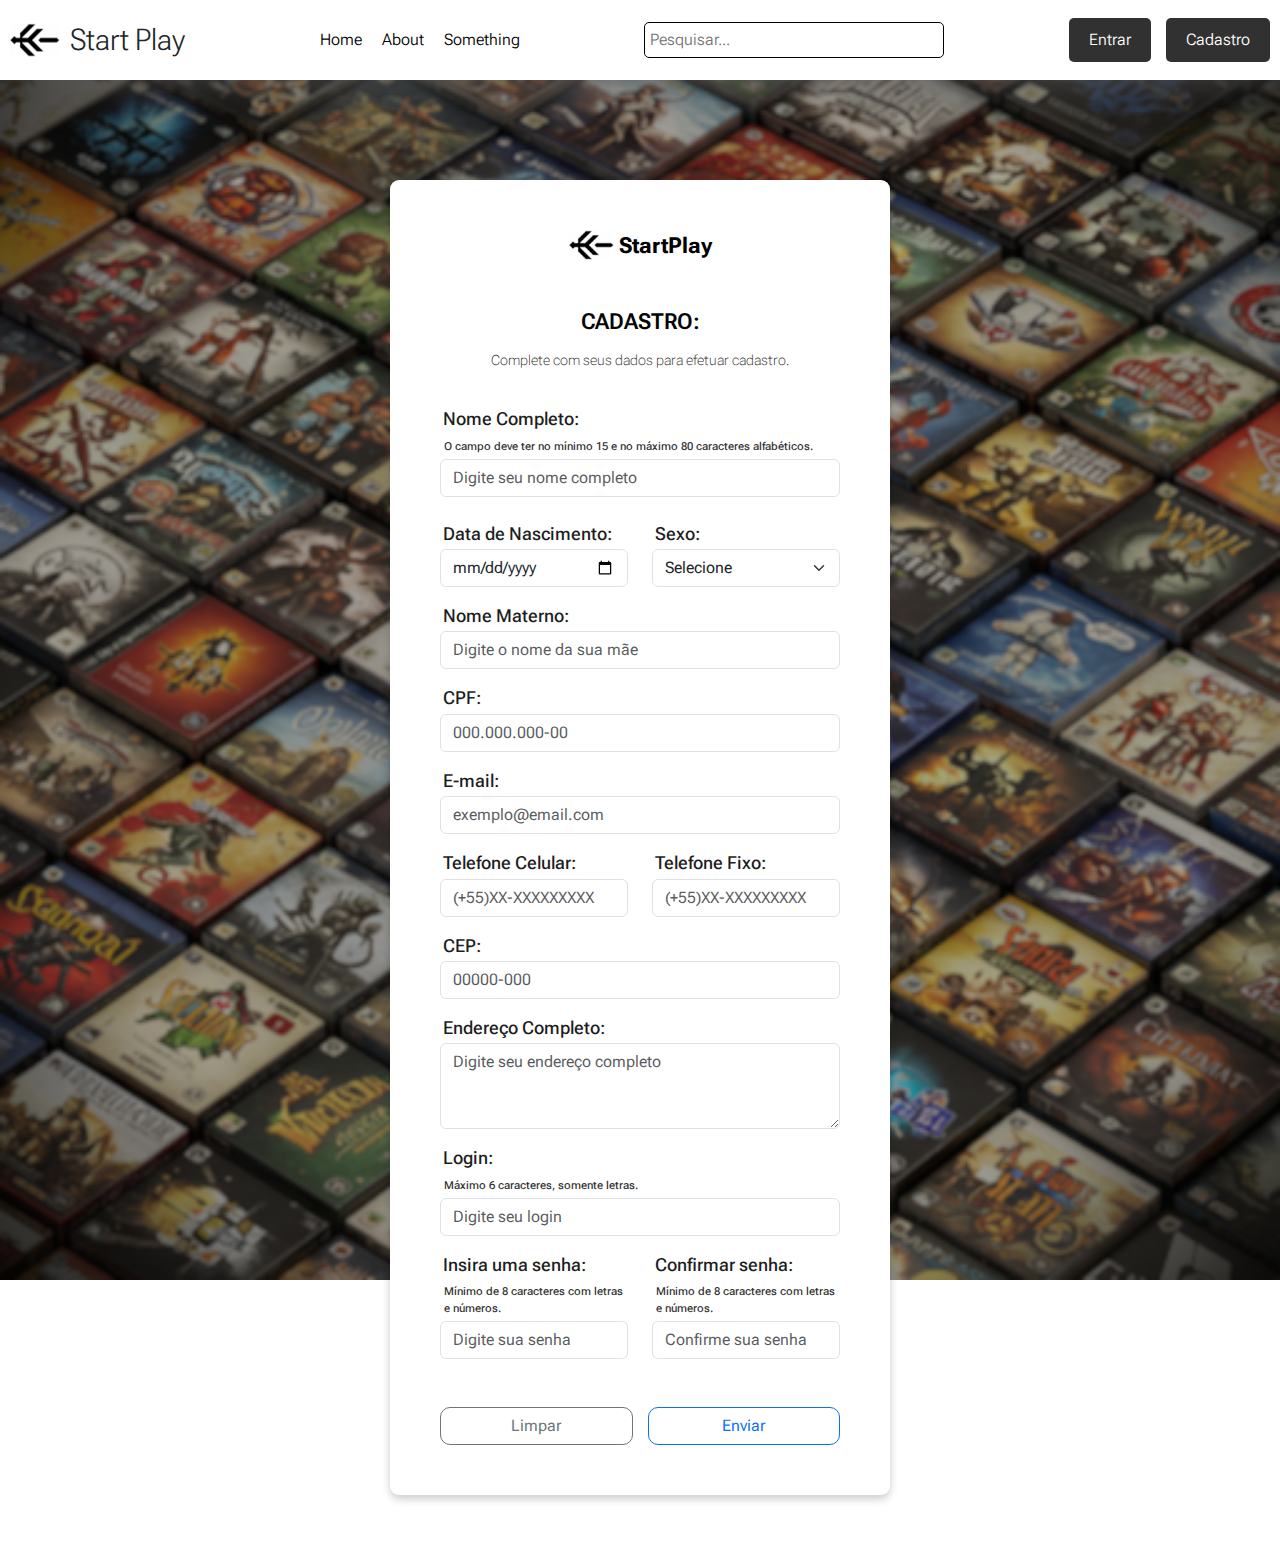
==== commit 472c12d3: "Cabeçalho" ====
--- a/html_css/cadastro.html
+++ b/html_css/cadastro.html
@@ -11,6 +11,7 @@
 <body id="cadastro">
     <!-- Cabeçalho -->
     <header>
+        <img src="img/logo-pp2.png" alt="Logo">
         <h1>Start Play</h1>
         <a href="#"></a>
         <nav>
@@ -19,9 +20,13 @@
             <a href="#">Something</a>
         </nav>
         <form class="search-bar">
-            <input type="text" placeholder="Pesquisar..." />
-            <button type="submit" aria-label="Pesquisar"></button>
-        </form>
+          <input type="text" placeholder="Pesquisar..." />
+          <button type="submit" aria-label="Pesquisar"></button>
+      </form>
+      <div class="auth-buttons">
+        <button type="button" class="btn text-white" data-bs-toggle="modal" data-bs-target="#loginModal">Entrar</button>
+        <button onclick="location.href='cadastro.html'">Cadastro</button>
+    </div>
     </header>
 
     <!-- Formulário -->
--- a/html_css/style.css
+++ b/html_css/style.css
@@ -244,14 +244,15 @@
 .carousel-indicators button.active {
     background-color: #000; /* Indicador ativo */
 }
+
 /*Centralizando Carrosel*/
 #carouselExampleCaptions{
-    max-width: 1150px; /* Largura máxima */
+    max-width: 1100px; /* Largura máxima */
     margin: 0 auto; /* Centraliza o carrossel */
 }
 
 /*Centralizando telas menores*/
-@media (max-width: 1000px) {
+@media (max-width: 1150px) {
     #carouselExampleCaptions {
         max-width: 97%; /* Largura máxima */
     }
@@ -278,6 +279,13 @@
 
 .carousel-control-next {
     right: 3px; /* Alinha à direita */
+}
+
+@media (max-width: 1000px){
+    .carousel-control-prev,
+    .carousel-control-next {
+        margin-top: 15px;
+    }
 }
 
 /* Legendas no Carrossel */
@@ -321,6 +329,7 @@
     .custom-caption {
         font-size: 1.5vw; /* Começa a ajustar dinamicamente */
         padding: 0px 0px 0px 50px; /* Espaçamento interno */
+        margin-bottom: -20px;
     }
 
     h5 {
@@ -337,10 +346,11 @@
     }
 }
 
-@media (max-width: 600px) {
+@media (max-width: 650px) {
 .custom-caption {
     font-size: 1.5vw; /* Começa a ajustar dinamicamente */
     padding: 0px 0px 0px 45px; /* Espaçamento interno */
+    margin-bottom: -20px;
 }
 
 h5 {
@@ -412,4 +422,11 @@
         max-width: 400px; /* Define o tamanho do modal para telas menores */
         margin: 1.75rem auto; /* Ajusta o espaçamento */
     }
+}
+
+.form-label{
+    font-family: "Roboto Flex", sans-serif; /* Fonte principal */
+    font-weight: 500; /* Peso da fonte */
+    font-size: 1em; /* Tamanho da fonte */
+    margin-left: 3px;
 }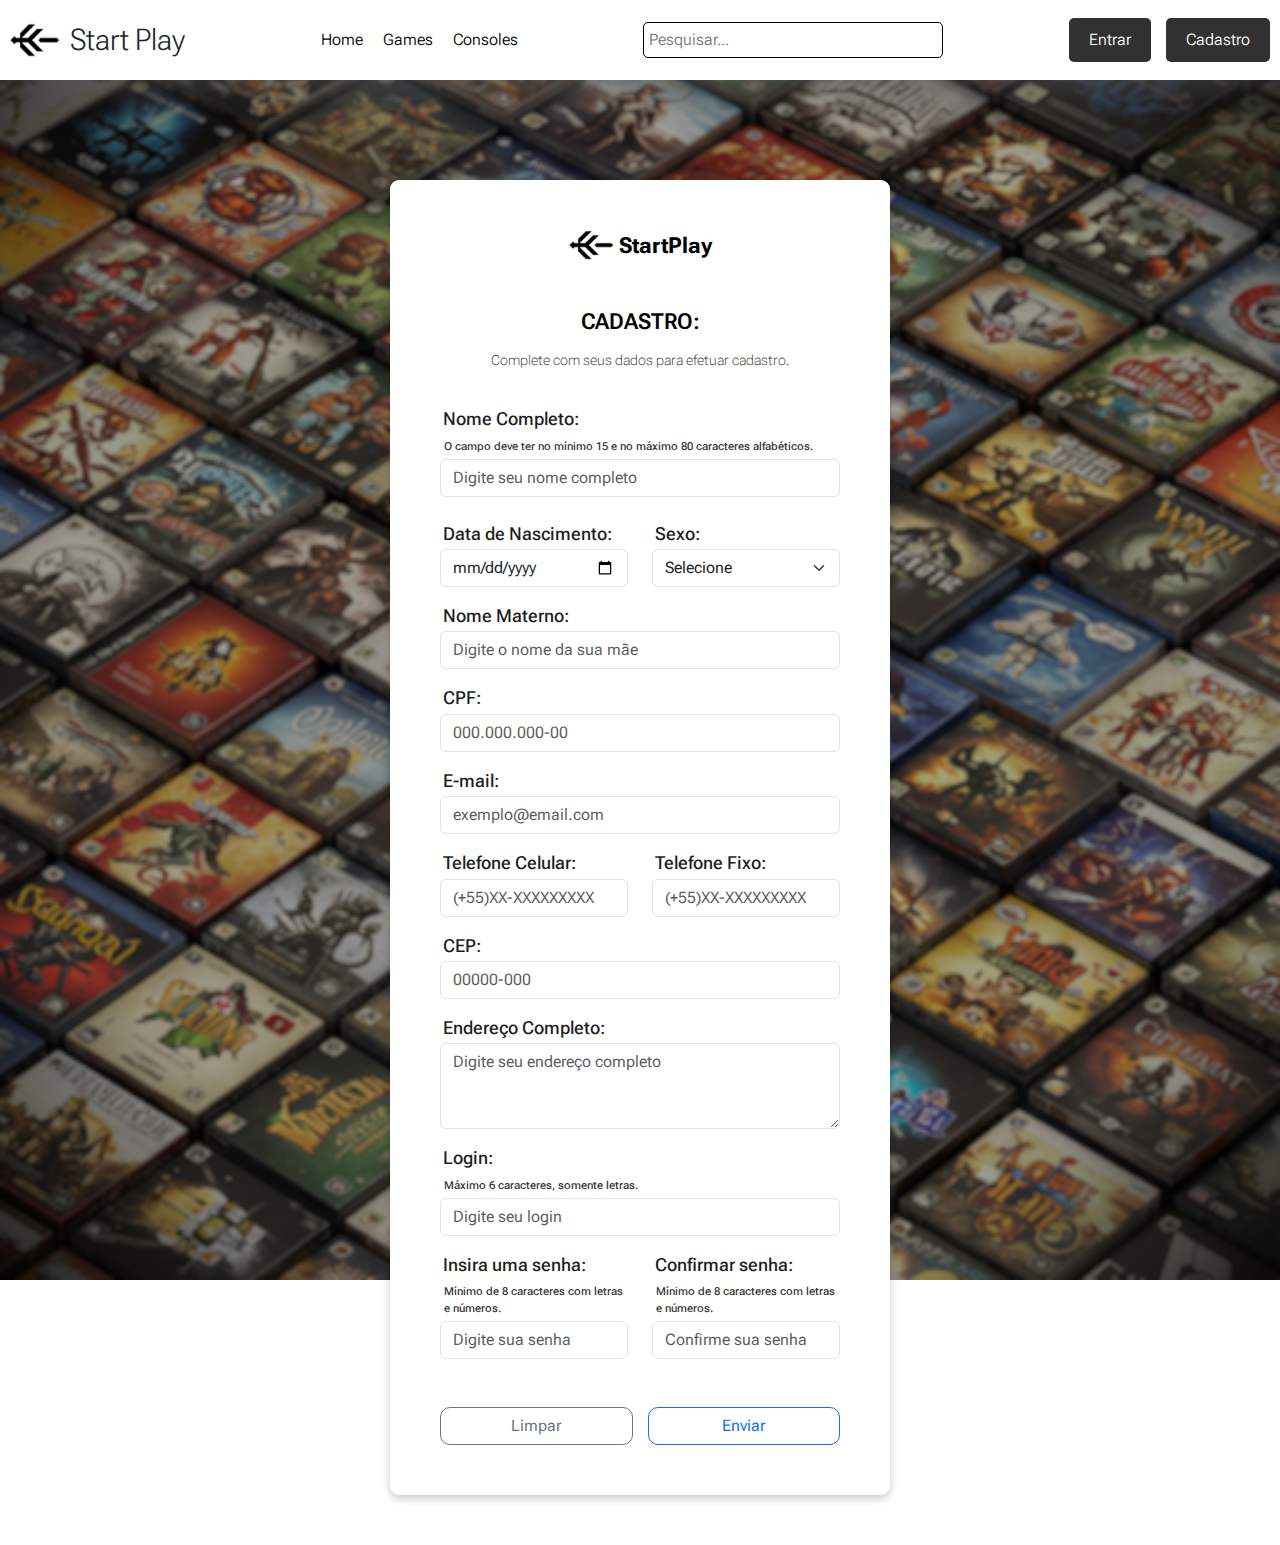
==== commit f9c31275: "primeiro console" ====
--- a/html_css/cadastro.html
+++ b/html_css/cadastro.html
@@ -16,8 +16,8 @@
         <a href="#"></a>
         <nav>
             <a href="index.html">Home</a>
-            <a href="#">About</a>
-            <a href="#">Something</a>
+            <a href="#">Games</a>
+            <a href="videogame.html">Consoles</a>
         </nav>
         <form class="search-bar">
           <input type="text" placeholder="Pesquisar..." />
--- a/html_css/style.css
+++ b/html_css/style.css
@@ -247,14 +247,14 @@
 
 /*Centralizando Carrosel*/
 #carouselExampleCaptions{
-    max-width: 1100px; /* Largura máxima */
+    max-width: 90%; /* Largura máxima */
     margin: 0 auto; /* Centraliza o carrossel */
 }
 
 /*Centralizando telas menores*/
 @media (max-width: 1150px) {
     #carouselExampleCaptions {
-        max-width: 97%; /* Largura máxima */
+        max-width: 90%; /* Largura máxima */
     }
 }
 
@@ -315,15 +315,6 @@
     margin: 15px 0; /* Espaçamento acima e abaixo */
 }
 
-.especificacoes {
-     font-weight: 600; /* Texto em negrito */
-      color: #ffffff; /* Texto branco */
-}
-    
-.especificacoes:hover {
-    color: #d4d2d2; /* Cor clara no hover */
-}
-
 /* Ajusta para telas menores com responsividade */
 @media (max-width: 1000px) {
     .custom-caption {
@@ -350,7 +341,7 @@
 .custom-caption {
     font-size: 1.5vw; /* Começa a ajustar dinamicamente */
     padding: 0px 0px 0px 45px; /* Espaçamento interno */
-    margin-bottom: -20px;
+    margin-bottom: -25px;
 }
 
 h5 {
@@ -365,6 +356,143 @@
     font-size: 1.5vw;
     margin: 10px 0; /* Espaçamento acima e abaixo */
 }
+}
+
+/*Especificações*/
+.img-especificacoes {
+    width: 15px; /* Largura fixa */
+    height: 15px; /* Altura fixa */
+    margin-right: 8px;
+    margin-bottom: 10px;
+}
+
+hr{
+    margin-top: 3px;
+    margin-bottom: 8px;
+}
+
+.especificacoes {
+     font-weight: 600; /* Texto em negrito */
+      color: #ffffff; /* Texto branco */
+}
+    
+.especificacoes:hover {
+    color: #d4d2d2; /* Cor clara no hover */
+}
+
+#especificacoesCard {
+    position: absolute; /* Posiciona o card fora do fluxo normal */
+    top:  -40%;
+    left: 50%; /* Centraliza horizontalmente */
+    transform: translateX(-42%); /* Ajusta para centralizar corretamente */
+    z-index: 10; /* Garante que o card fique acima do carrossel */
+    width: 700px; /* Ajuste o tamanho do card, se necessário */
+    height: 195px; /* Altura automática */
+    box-shadow: 0 4px 8px rgba(0, 0, 0, 0.2); /* Adiciona uma sombra para destaque */
+    font-family: "Roboto Flex", sans-serif; /* Fonte principal */
+    color: #000000;
+}
+
+#especificacoesCard h5{
+    font-size: 13px; 
+}
+
+#especificacoesCard strong {
+    font-size: 11px; /* Tamanho fixo */
+    font-weight: 600;
+}
+
+#especificacoesCard p {
+    margin: 3px; /* Reduz o espaçamento entre os parágrafos */
+    font-size: 10px; 
+    font-weight: 300;
+}
+
+@media (max-width: 1000px) {
+    #especificacoesCard {
+        position: absolute; /* Posiciona o card fora do fluxo normal */
+        top:  -35%;
+        left: 50%; /* Centraliza horizontalmente */
+        transform: translateX(-42%); /* Ajusta para centralizar corretamente */
+        width: 600px; /* Ajuste o tamanho do card, se necessário */
+        height: 195px; /* Altura automática */
+}
+}
+
+/* Responsividade para telas menores */
+@media (max-width: 800px) {
+    #especificacoesCard {
+        position: absolute; /* Posiciona o card fora do fluxo normal */
+        top:  -35%;
+        left: 50%; /* Centraliza horizontalmente */
+        transform: translateX(-42%); /* Ajusta para centralizar corretamente */
+        width: 500px; /* Ajuste o tamanho do card, se necessário */
+        height: 205px; /* Altura automática */
+}
+
+hr{
+    margin-top: 2px;
+    margin-bottom: 5px;
+}
+
+}
+
+@media (max-width: 670px) {
+    #especificacoesCard {
+        position: absolute; /* Posiciona o card fora do fluxo normal */
+        top:  -30%;
+        left: 50%; /* Centraliza horizontalmente */
+        transform: translateX(-42%); /* Ajusta para centralizar corretamente */
+        width: 400px; /* Ajuste o tamanho do card, se necessário */
+        height: 185px; /* Altura automática */
+}
+
+    #especificacoesCard h5{
+        font-size: 10px; 
+}
+
+    #especificacoesCard strong {
+        font-size: 9px; /* Tamanho fixo */
+        font-weight: 600;
+}
+
+    #especificacoesCard p {
+        margin: 3px; /* Reduz o espaçamento entre os parágrafos */
+        font-size: 8px; 
+        font-weight: 300;
+}
+
+hr{
+    margin-bottom: 4px;
+}
+
+}
+
+@media (max-width: 600px) {
+    #especificacoesCard {
+        position: absolute; /* Posiciona o card fora do fluxo normal */
+        top:  -30%;
+        left: 51%; /* Centraliza horizontalmente */
+        transform: translateX(-42%); /* Ajusta para centralizar corretamente */
+        width: 350px; /* Ajuste o tamanho do card, se necessário */
+        height: 154px; /* Altura automática */
+        padding: 10px;
+}
+
+    #especificacoesCard h5{
+        font-size: 8.5px; 
+}
+
+    #especificacoesCard strong {
+        font-size: 7.5px; /* Tamanho fixo */
+        font-weight: 600;
+}
+
+    #especificacoesCard p {
+        font-size: 6.5px; 
+        font-weight: 300;
+}
+
 }
 
 /* SESSÃO 2 */
@@ -429,4 +557,7 @@
     font-weight: 500; /* Peso da fonte */
     font-size: 1em; /* Tamanho da fonte */
     margin-left: 3px;
-}+}
+
+
+
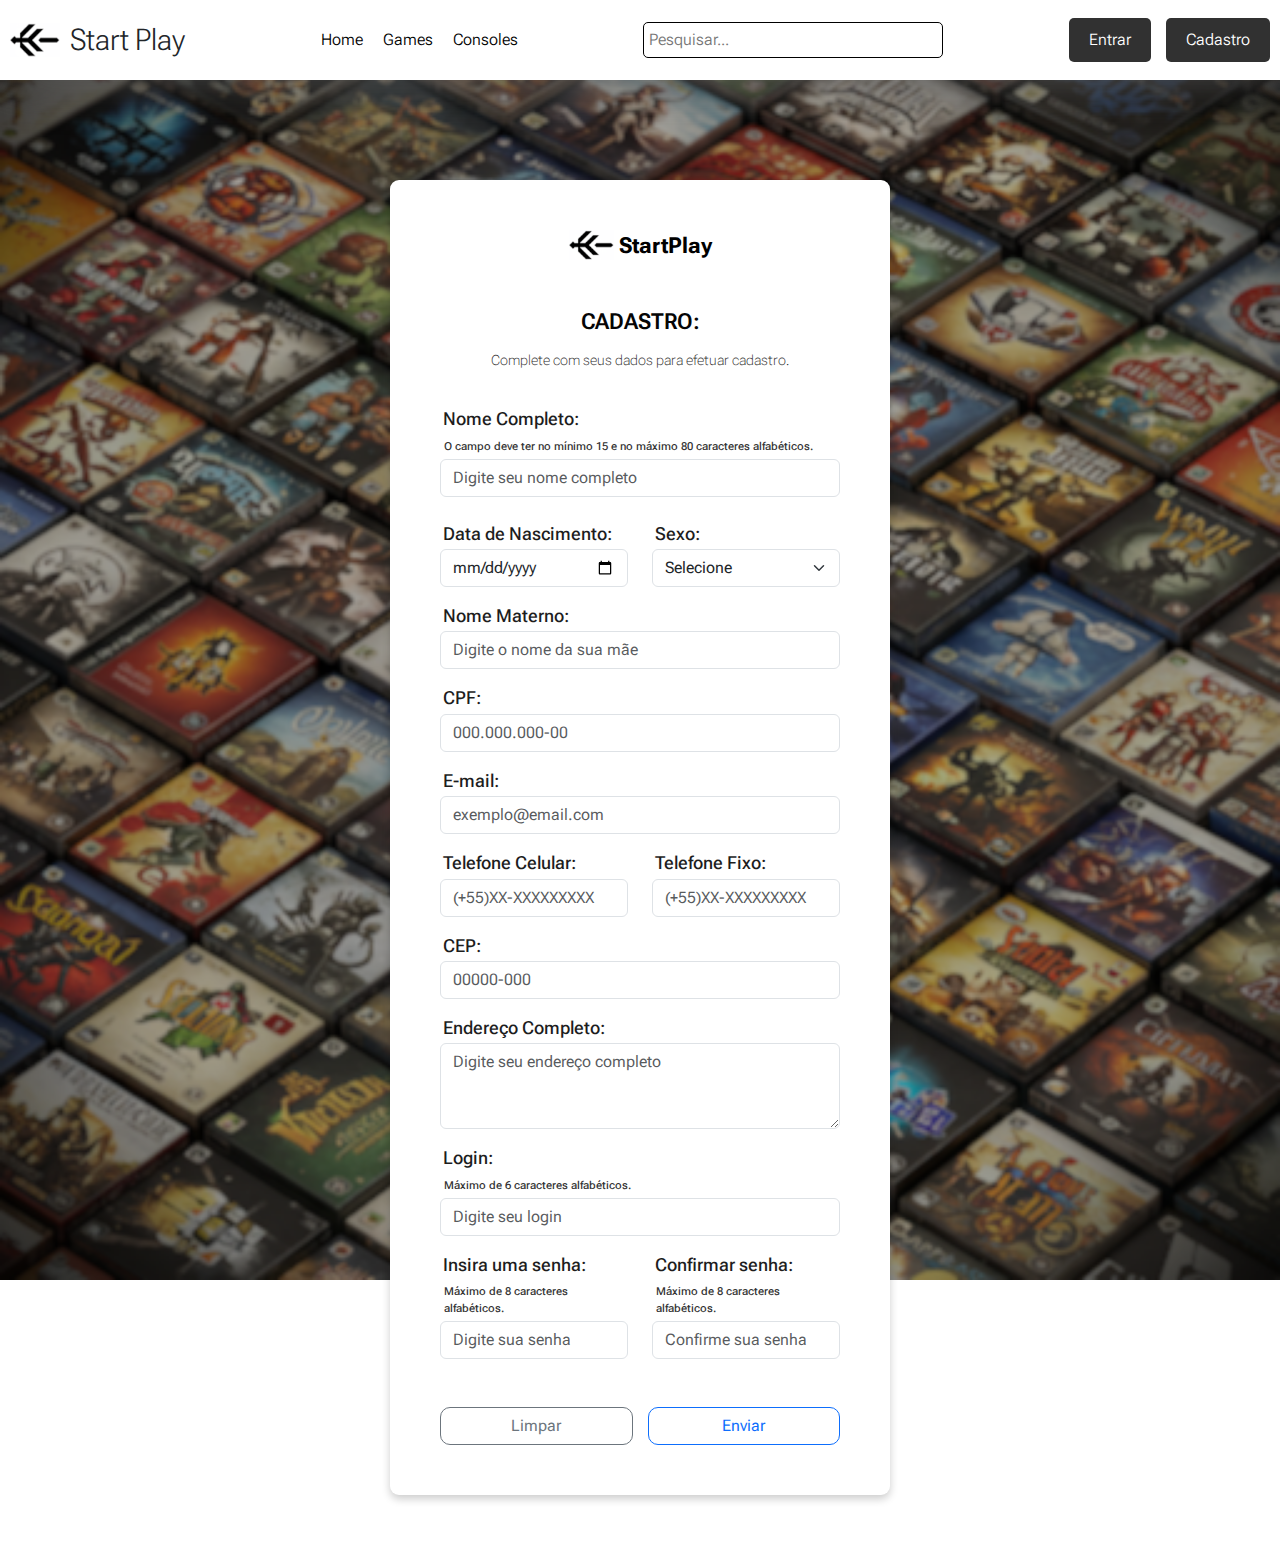
==== commit b607c404: "Update cadastro.html" ====
--- a/html_css/cadastro.html
+++ b/html_css/cadastro.html
@@ -113,7 +113,7 @@
             <!-- Login -->
             <div class="mb-3">
                 <label for="login" class="form-label">Login:</label>
-                <p class="form-text">Máximo 6 caracteres, somente letras.</p>
+                <p class="form-text">Máximo de 6 caracteres alfabéticos.</p>
                 <input type="text" id="login" name="login" class="form-control" placeholder="Digite seu login" required>
             </div>
 
@@ -121,12 +121,12 @@
             <div class="row">
                 <div class="col-md-6 mb-3">
                     <label for="senha" class="form-label">Insira uma senha:</label>
-                    <p class="form-text">Mínimo de 8 caracteres com letras e números.</p>
+                    <p class="form-text">Máximo de 8 caracteres alfabéticos.</p>
                     <input type="password" id="senha" name="senha" class="form-control" placeholder="Digite sua senha" required>
                 </div>
                 <div class="col-md-6 mb-3">
                     <label for="confirmar_senha" class="form-label">Confirmar senha:</label>
-                    <p class="form-text">Mínimo de 8 caracteres com letras e números.</p>
+                    <p class="form-text">Máximo de 8 caracteres alfabéticos.</p>
                     <input type="password" id="confirmar_senha" name="confirmar_senha" class="form-control" placeholder="Confirme sua senha" required>
                 </div>
             </div>
@@ -174,15 +174,17 @@
 
             // Validação do campo Senha
             const senha = document.getElementById('senha');
-            const senhaRegex = /^(?=.*[a-zA-Z])(?=.*\d).{8,}$/; // Mínimo 8 caracteres, pelo menos 1 letra e 1 número
+            const senhaRegex = /^[a-zA-Z]{1,8}$/; // Apenas letras, máximo 8 caracteres
             if (!senhaRegex.test(senha.value)) {
                 isValid = false;
+                firstInvalidField = firstInvalidField || senha; // Armazena o primeiro campo inválido
             }
 
             // Validação do campo Confirmar Senha
             const confirmarSenha = document.getElementById('confirmar_senha');
-            if (confirmarSenha.value !== senha.value) {
+            if (!senhaRegex.test(confirmarSenha.value) || confirmarSenha.value !== senha.value) {
                 isValid = false;
+                firstInvalidField = firstInvalidField || confirmarSenha; // Armazena o primeiro campo inválido
             }
 
             // Validação geral dos campos
